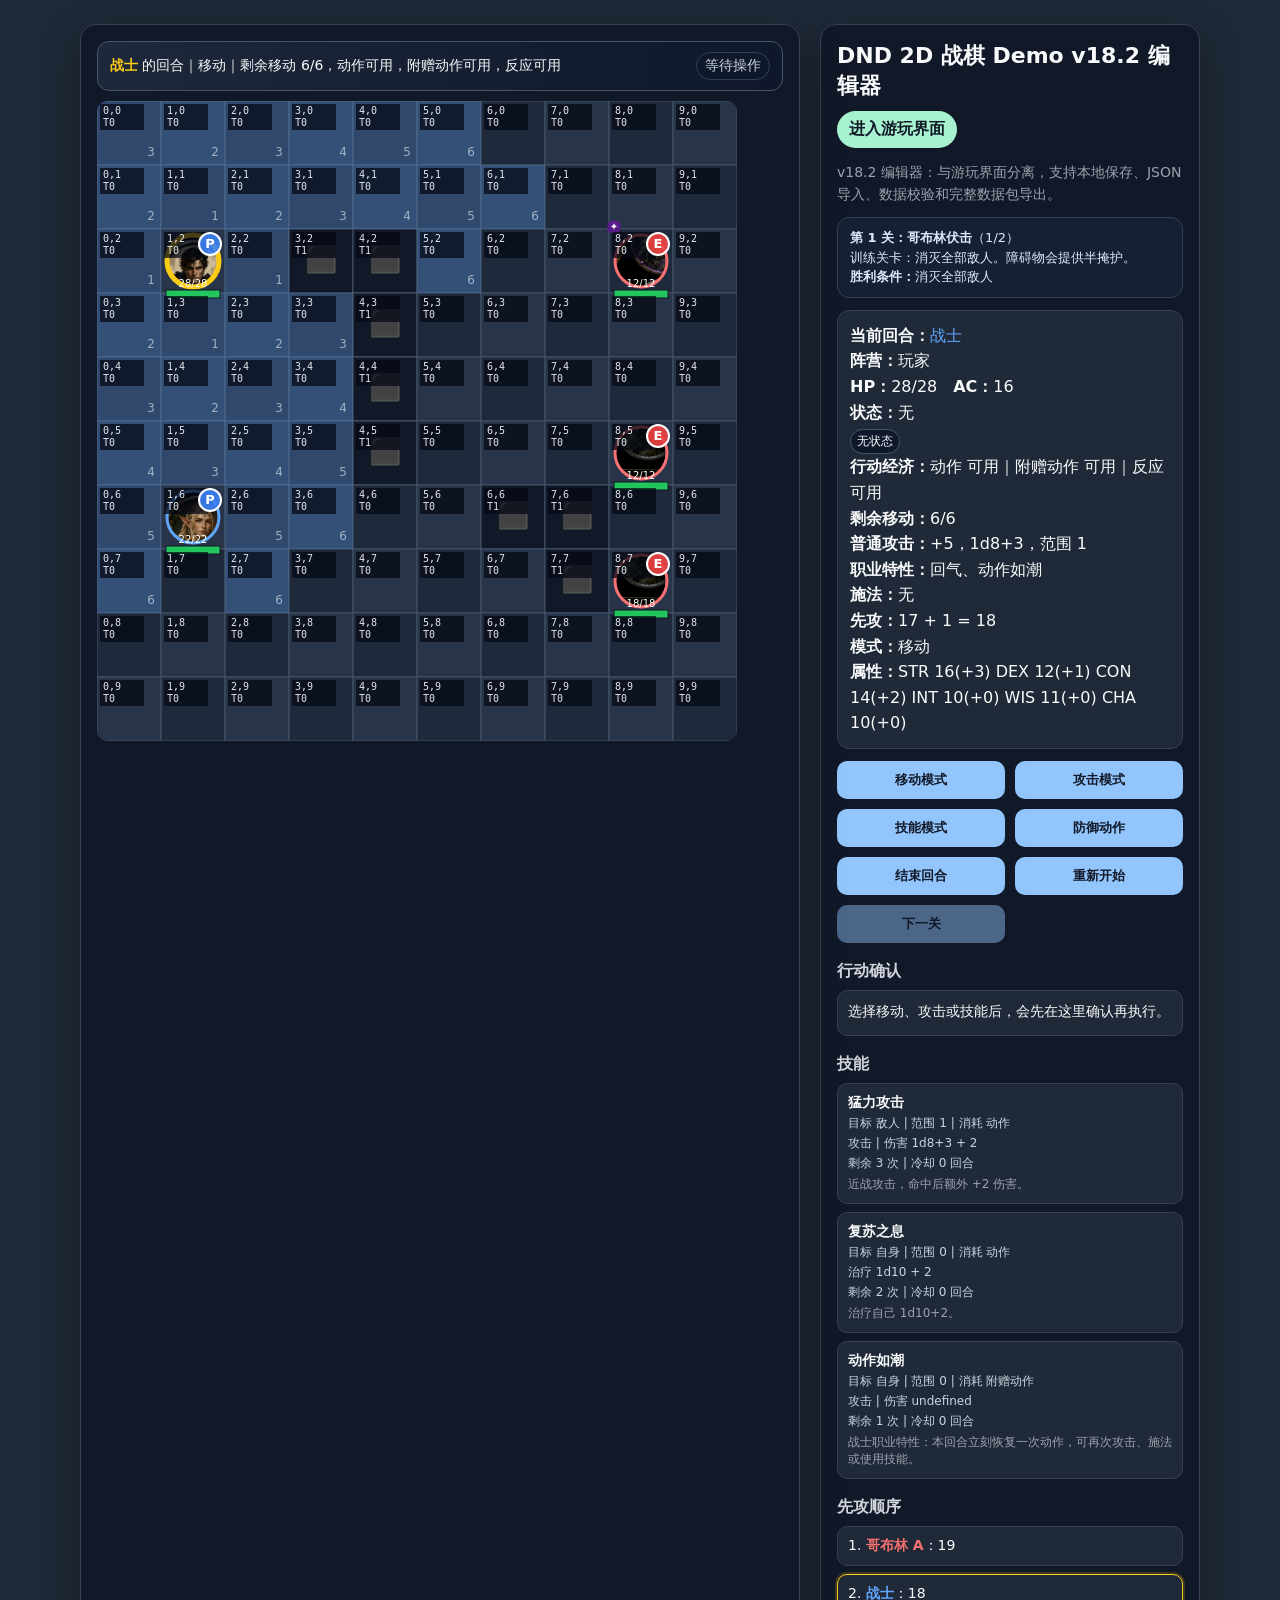
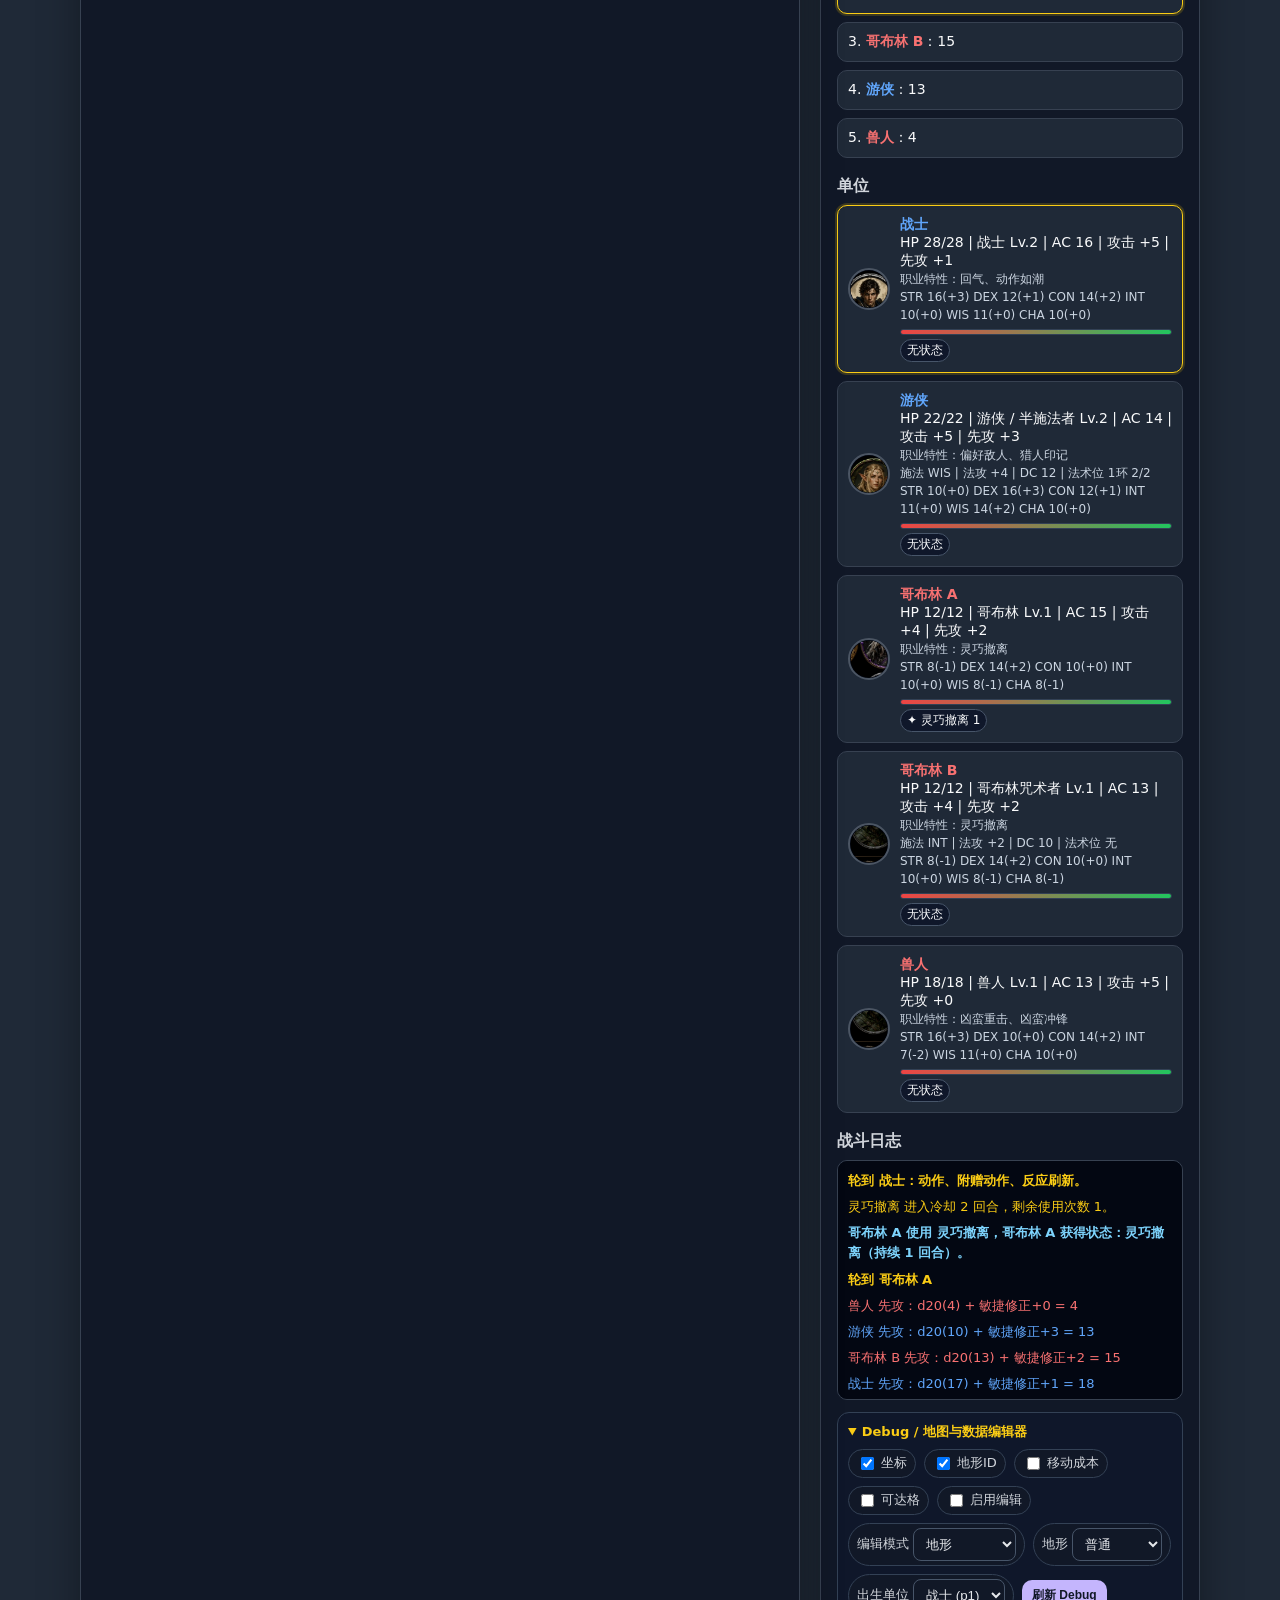
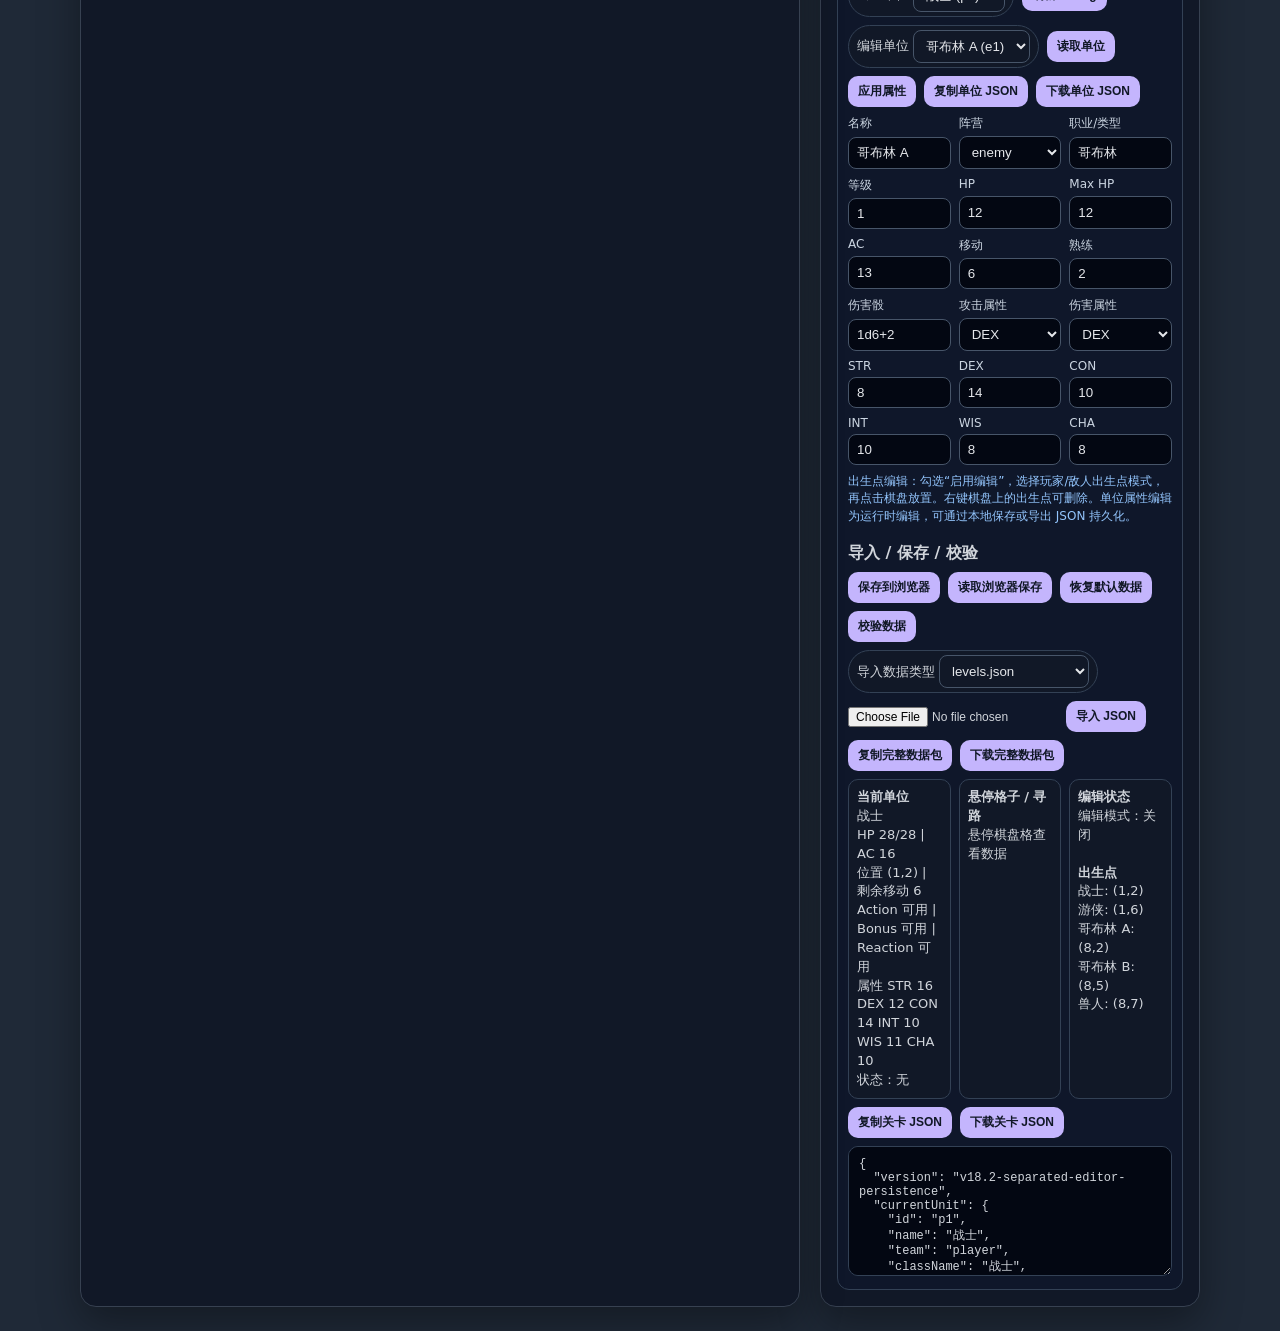
==== editor.html @ 22e3f8df "出生点编辑器与单位属性编辑器" ====
<!DOCTYPE html>
<html lang="zh-CN">
<head>
  <meta charset="UTF-8" />
  <meta name="viewport" content="width=device-width, initial-scale=1.0" />
  <title>DND 战棋战斗 Demo v18.2 编辑器</title>
  <link rel="stylesheet" href="./src/style.css" />
</head>
<body>
  <div class="app">
    <div class="board-wrap">
      <div id="turnBanner" class="turn-banner"></div>
      <canvas id="battleCanvas" width="640" height="640"></canvas>
      <div id="tooltip" class="tooltip hidden"></div>
    </div>
    <aside class="panel">
      <h1>DND 2D 战棋 Demo v18.2 编辑器</h1><div class="top-links"><a href="./index.html">进入游玩界面</a></div>
      <div class="hint">v18.2 编辑器：与游玩界面分离，支持本地保存、JSON 导入、数据校验和完整数据包导出。</div>
      <div class="level-info" id="levelInfo"></div>
      <div class="status" id="status"></div>
      <div class="actions">
        <button id="moveBtn">移动模式</button>
        <button id="attackBtn">攻击模式</button>
        <button id="skillBtn">技能模式</button>
        <button id="defendBtn">防御动作</button>
        <button id="endTurnBtn">结束回合</button>
        <button id="restartBtn">重新开始</button>
        <button id="nextLevelBtn">下一关</button>
      </div>
      <h2>行动确认</h2><div class="confirm-panel" id="confirmPanel"></div>
      <h2>技能</h2><div class="skill-list" id="skillList"></div>
      <h2>先攻顺序</h2><div class="initiative-list" id="initiativeList"></div>
      <h2>单位</h2><div class="unit-list" id="unitList"></div>
      <h2>战斗日志</h2><div class="log" id="log"></div>
      <details class="debug-panel" open>
        <summary>Debug / 地图与数据编辑器</summary>
        <div class="debug-toolbar">
          <label><input type="checkbox" id="dbgCoords" checked>坐标</label>
          <label><input type="checkbox" id="dbgTerrain" checked>地形ID</label>
          <label><input type="checkbox" id="dbgMoveCost">移动成本</label>
          <label><input type="checkbox" id="dbgReachable">可达格</label>
          <label><input type="checkbox" id="dbgEditMode">启用编辑</label>
        </div>
        <div class="debug-toolbar">
          <label>编辑模式
            <select id="dbgEditKind">
              <option value="terrain">地形</option>
              <option value="playerSpawn">玩家出生点</option>
              <option value="enemySpawn">敌人出生点</option>
            </select>
          </label>
          <label>地形
            <select id="dbgTerrainSelect">
              <option value="0">普通</option>
              <option value="1">障碍</option>
              <option value="2">困难</option>
              <option value="3">伤害</option>
              <option value="4">治疗</option>
              <option value="5">目标区域</option>
            </select>
          </label>
          <label>出生单位
            <select id="dbgSpawnUnitSelect"></select>
          </label>
          <button id="dbgRefresh">刷新 Debug</button>
        </div>
        <div class="debug-toolbar">
          <label>编辑单位
            <select id="dbgUnitSelect"></select>
          </label>
          <button id="dbgLoadUnit">读取单位</button>
          <button id="dbgApplyUnit">应用属性</button>
          <button id="dbgCopyUnits">复制单位 JSON</button>
          <button id="dbgDownloadUnits">下载单位 JSON</button>
        </div>
        <div class="unit-editor-grid">
          <label>名称<input id="unitNameInput"></label>
          <label>阵营<select id="unitTeamInput"><option value="player">player</option><option value="enemy">enemy</option></select></label>
          <label>职业/类型<input id="unitClassInput"></label>
          <label>等级<input id="unitLevelInput" type="number" min="1" max="20"></label>
          <label>HP<input id="unitHpInput" type="number" min="0"></label>
          <label>Max HP<input id="unitMaxHpInput" type="number" min="1"></label>
          <label>AC<input id="unitAcInput" type="number" min="1"></label>
          <label>移动<input id="unitMoveInput" type="number" min="0"></label>
          <label>熟练<input id="unitProfInput" type="number" min="0"></label>
          <label>伤害骰<input id="unitDamageDiceInput"></label>
          <label>攻击属性<select id="unitAttackAbilityInput"><option>STR</option><option>DEX</option><option>CON</option><option>INT</option><option>WIS</option><option>CHA</option></select></label>
          <label>伤害属性<select id="unitDamageAbilityInput"><option>STR</option><option>DEX</option><option>CON</option><option>INT</option><option>WIS</option><option>CHA</option></select></label>
          <label>STR<input id="unitStrInput" type="number" min="1" max="30"></label>
          <label>DEX<input id="unitDexInput" type="number" min="1" max="30"></label>
          <label>CON<input id="unitConInput" type="number" min="1" max="30"></label>
          <label>INT<input id="unitIntInput" type="number" min="1" max="30"></label>
          <label>WIS<input id="unitWisInput" type="number" min="1" max="30"></label>
          <label>CHA<input id="unitChaInput" type="number" min="1" max="30"></label>
        </div>
        <p class="debug-note">出生点编辑：勾选“启用编辑”，选择玩家/敌人出生点模式，再点击棋盘放置。右键棋盘上的出生点可删除。单位属性编辑为运行时编辑，可通过本地保存或导出 JSON 持久化。</p>
        <h2>导入 / 保存 / 校验</h2>
        <div class="debug-toolbar">
          <button id="dbgSaveLocal">保存到浏览器</button>
          <button id="dbgLoadLocal">读取浏览器保存</button>
          <button id="dbgClearLocal">恢复默认数据</button>
          <button id="dbgValidateData">校验数据</button>
        </div>
        <div class="debug-toolbar">
          <label>导入数据类型
            <select id="dbgImportType">
              <option value="levels">levels.json</option>
              <option value="units">units.json</option>
              <option value="skills">skills.json</option>
              <option value="spells">spells.json</option>
              <option value="classFeatures">classFeatures.json</option>
              <option value="project">完整项目数据包</option>
            </select>
          </label>
          <input type="file" id="dbgImportFile" accept="application/json,.json" />
          <button id="dbgImportJson">导入 JSON</button>
          <button id="dbgCopyProject">复制完整数据包</button>
          <button id="dbgDownloadProject">下载完整数据包</button>
        </div>
        <div class="debug-info" id="debugInfo"></div>
        <div class="debug-toolbar">
          <button id="dbgCopyLevel">复制关卡 JSON</button>
          <button id="dbgDownloadLevel">下载关卡 JSON</button>
        </div>
        <textarea class="debug-output" id="debugOutput" spellcheck="false"></textarea>
      </details>

    </aside>
  </div>
  <script type="module" src="./src/editorMain.js"></script>
</body>
</html>
---- src/style.css ----
* { box-sizing: border-box; }
body {
  margin: 0;
  font-family: system-ui, -apple-system, BlinkMacSystemFont, "Segoe UI", sans-serif;
  background: #1f2937;
  color: #f9fafb;
  display: flex;
  justify-content: center;
  align-items: flex-start;
  min-height: 100vh;
  padding: 24px;
}
.app { display: grid; grid-template-columns: auto 380px; gap: 20px; max-width: 1120px; width: 100%; }
.board-wrap, .panel { background: #111827; border: 1px solid #374151; border-radius: 16px; box-shadow: 0 16px 40px rgba(0,0,0,.35); padding: 16px; }
canvas { display: block; background: #0f172a; border-radius: 10px; cursor: pointer; }
h1 { font-size: 22px; margin: 0 0 8px; }
h2 { font-size: 16px; margin: 18px 0 8px; color: #d1d5db; }
.hint { color: #9ca3af; line-height: 1.55; font-size: 14px; margin-bottom: 12px; }
.status { padding: 12px; border-radius: 12px; background: #1f2937; border: 1px solid #374151; margin: 12px 0; line-height: 1.6; }
.actions { display: grid; grid-template-columns: 1fr 1fr; gap: 10px; margin: 12px 0; }
button { border: 0; border-radius: 10px; padding: 10px 12px; font-weight: 700; color: #111827; background: #93c5fd; cursor: pointer; }
button:hover:not(:disabled) { filter: brightness(1.08); }
button:disabled { opacity: .45; cursor: not-allowed; }
.unit-list, .initiative-list, .skill-list { display: grid; gap: 8px; }
.unit-card, .initiative-card, .skill-card { padding: 10px; border-radius: 10px; background: #1f2937; border: 1px solid #374151; font-size: 14px; }
.unit-card.active, .initiative-card.active, .skill-card.active { border-color: #facc15; box-shadow: 0 0 0 2px rgba(250,204,21,.18); }
.unit-card.dead, .initiative-card.dead { opacity: .45; text-decoration: line-through; }
.log { height: 240px; overflow: auto; padding: 10px; border-radius: 10px; background: #030712; border: 1px solid #374151; font-size: 13px; line-height: 1.55; }
.log div { margin-bottom: 6px; }
.player { color: #60a5fa; }
.enemy { color: #f87171; }
.system { color: #facc15; }
.crit { color: #fb7185; font-weight: 700; }

.skill-card { cursor: pointer; }
.skill-card:hover { border-color: #93c5fd; }
.skill-name { font-weight: 700; }

.skill-card.disabled { opacity: .5; cursor: not-allowed; }
.skill-card.disabled:hover { border-color: #374151; }

.board-wrap { position: relative; }
.tooltip { position: absolute; pointer-events: none; z-index: 5; max-width: 240px; padding: 8px 10px; border-radius: 10px; background: rgba(3,7,18,.94); border: 1px solid #64748b; color: #e5e7eb; font-size: 12px; line-height: 1.45; box-shadow: 0 10px 30px rgba(0,0,0,.35); }
.tooltip.hidden { display: none; }
.confirm-panel { min-height: 46px; padding: 10px; border-radius: 10px; background: #1f2937; border: 1px solid #374151; font-size: 14px; line-height: 1.5; }
.confirm-actions { display: grid; grid-template-columns: 1fr 1fr; gap: 8px; margin-top: 8px; }
.confirm-actions button:first-child { background: #86efac; }
.confirm-actions button:last-child { background: #fca5a5; }
.aoe { color: #f97316; font-weight: 700; }


.unit-card-with-avatar {
  display: grid;
  grid-template-columns: 42px 1fr;
  align-items: center;
  gap: 10px;
}

.unit-avatar {
  width: 42px;
  height: 42px;
  object-fit: cover;
  border-radius: 999px;
  border: 2px solid #4b5563;
  background: #030712;
}

/* v8 readability upgrades */
.turn-banner {
  display: grid;
  grid-template-columns: 1fr auto;
  gap: 10px;
  align-items: center;
  margin-bottom: 10px;
  padding: 10px 12px;
  border-radius: 12px;
  background: linear-gradient(90deg, rgba(30,41,59,.95), rgba(15,23,42,.95));
  border: 1px solid #475569;
  font-size: 14px;
}
.turn-banner strong { color: #facc15; }
.turn-pill { padding: 4px 8px; border-radius: 999px; background: #0f172a; border: 1px solid #334155; color: #cbd5e1; }
.status-badges { display: flex; flex-wrap: wrap; gap: 4px; margin-top: 4px; }
.status-badge { display: inline-flex; align-items: center; gap: 3px; padding: 2px 6px; border-radius: 999px; background: #0f172a; border: 1px solid #475569; font-size: 12px; }
.status-poison { border-color: #84cc16; color: #bef264; }
.status-defense { border-color: #22c55e; color: #86efac; }
.status-buff { border-color: #38bdf8; color: #7dd3fc; }
.skill-card { position: relative; }
.skill-meta { color: #cbd5e1; font-size: 12px; margin-top: 3px; }
.skill-desc { color: #9ca3af; font-size: 12px; margin-top: 4px; }
.skill-card:hover::after {
  content: attr(data-tooltip);
  position: absolute;
  right: 0;
  top: 100%;
  z-index: 10;
  width: 260px;
  padding: 8px 10px;
  border-radius: 10px;
  background: rgba(3,7,18,.98);
  border: 1px solid #64748b;
  color: #e5e7eb;
  white-space: pre-line;
  box-shadow: 0 12px 30px rgba(0,0,0,.45);
}
.log .hit, .hit { color: #86efac; }
.log .miss, .miss { color: #cbd5e1; }
.log .heal, .heal { color: #4ade80; font-weight: 700; }
.log .buff, .buff { color: #7dd3fc; font-weight: 700; }
.log .save, .save { color: #fdba74; }
.log .damage, .damage { color: #fca5a5; }
.log .turn, .turn { color: #facc15; font-weight: 700; }
.unit-card-with-avatar .unit-hpbar { margin-top: 5px; height: 6px; border-radius: 999px; background: #030712; overflow: hidden; border: 1px solid #334155; }
.unit-card-with-avatar .unit-hpbar-inner { height: 100%; background: linear-gradient(90deg, #ef4444, #22c55e); }

.ability-line { color:#cbd5e1; font-size:12px; line-height:1.5; }

.log .reaction, .reaction { color: #f0abfc; font-weight: 700; }
.status-warning { border-color: #f59e0b; color: #fcd34d; }

/* v15 level system */
.level-info {
  padding: 10px 12px;
  border-radius: 12px;
  background: #172033;
  border: 1px solid #334155;
  color: #dbeafe;
  font-size: 13px;
  line-height: 1.5;
  margin: 10px 0;
}


/* v18 debug tools */
.debug-panel {
  margin-top: 12px;
  padding: 10px;
  border-radius: 12px;
  background: #0f172a;
  border: 1px solid #334155;
  color: #d1d5db;
  font-size: 13px;
}
.debug-panel summary { cursor: pointer; color: #facc15; font-weight: 700; margin-bottom: 8px; }
.debug-toolbar { display: flex; flex-wrap: wrap; gap: 8px; align-items: center; margin: 8px 0; }
.debug-toolbar label { display: inline-flex; gap: 4px; align-items: center; padding: 4px 8px; border-radius: 999px; background: #111827; border: 1px solid #334155; }
.debug-toolbar select { border: 1px solid #475569; background: #111827; color: #e5e7eb; border-radius: 8px; padding: 7px 8px; }
.debug-toolbar button { padding: 7px 10px; font-size: 12px; background: #c4b5fd; }
.debug-info { display: grid; grid-template-columns: repeat(3, 1fr); gap: 8px; margin: 8px 0; }
.debug-card { padding: 8px; border-radius: 10px; background: #111827; border: 1px solid #334155; line-height: 1.45; }
.debug-output { width: 100%; min-height: 130px; resize: vertical; border-radius: 10px; padding: 10px; background: #030712; color: #d1d5db; border: 1px solid #334155; font: 12px ui-monospace, SFMono-Regular, Menlo, monospace; }
@media (max-width: 980px) { .debug-info { grid-template-columns: 1fr; } }

/* v18.1 spawn and unit editor */
.unit-editor-grid {
  display: grid;
  grid-template-columns: repeat(3, minmax(0, 1fr));
  gap: 8px;
  margin: 8px 0;
}
.unit-editor-grid label {
  display: grid;
  gap: 4px;
  color: #cbd5e1;
  font-size: 12px;
}
.unit-editor-grid input,
.unit-editor-grid select {
  border: 1px solid #475569;
  background: #030712;
  color: #e5e7eb;
  border-radius: 8px;
  padding: 7px 8px;
  width: 100%;
}
.debug-note {
  color: #93c5fd;
  font-size: 12px;
  line-height: 1.45;
  margin: 8px 0;
}
@media (max-width: 980px) { .unit-editor-grid { grid-template-columns: 1fr; } }

/* v18.2 separated editor */
.top-links { margin: 10px 0 14px; }
.top-links a { display: inline-block; color: #111827; background: #a7f3d0; text-decoration: none; font-weight: 800; border-radius: 999px; padding: 8px 12px; }
.debug-toolbar input[type="file"] { max-width: 210px; color: #d1d5db; font-size: 12px; }
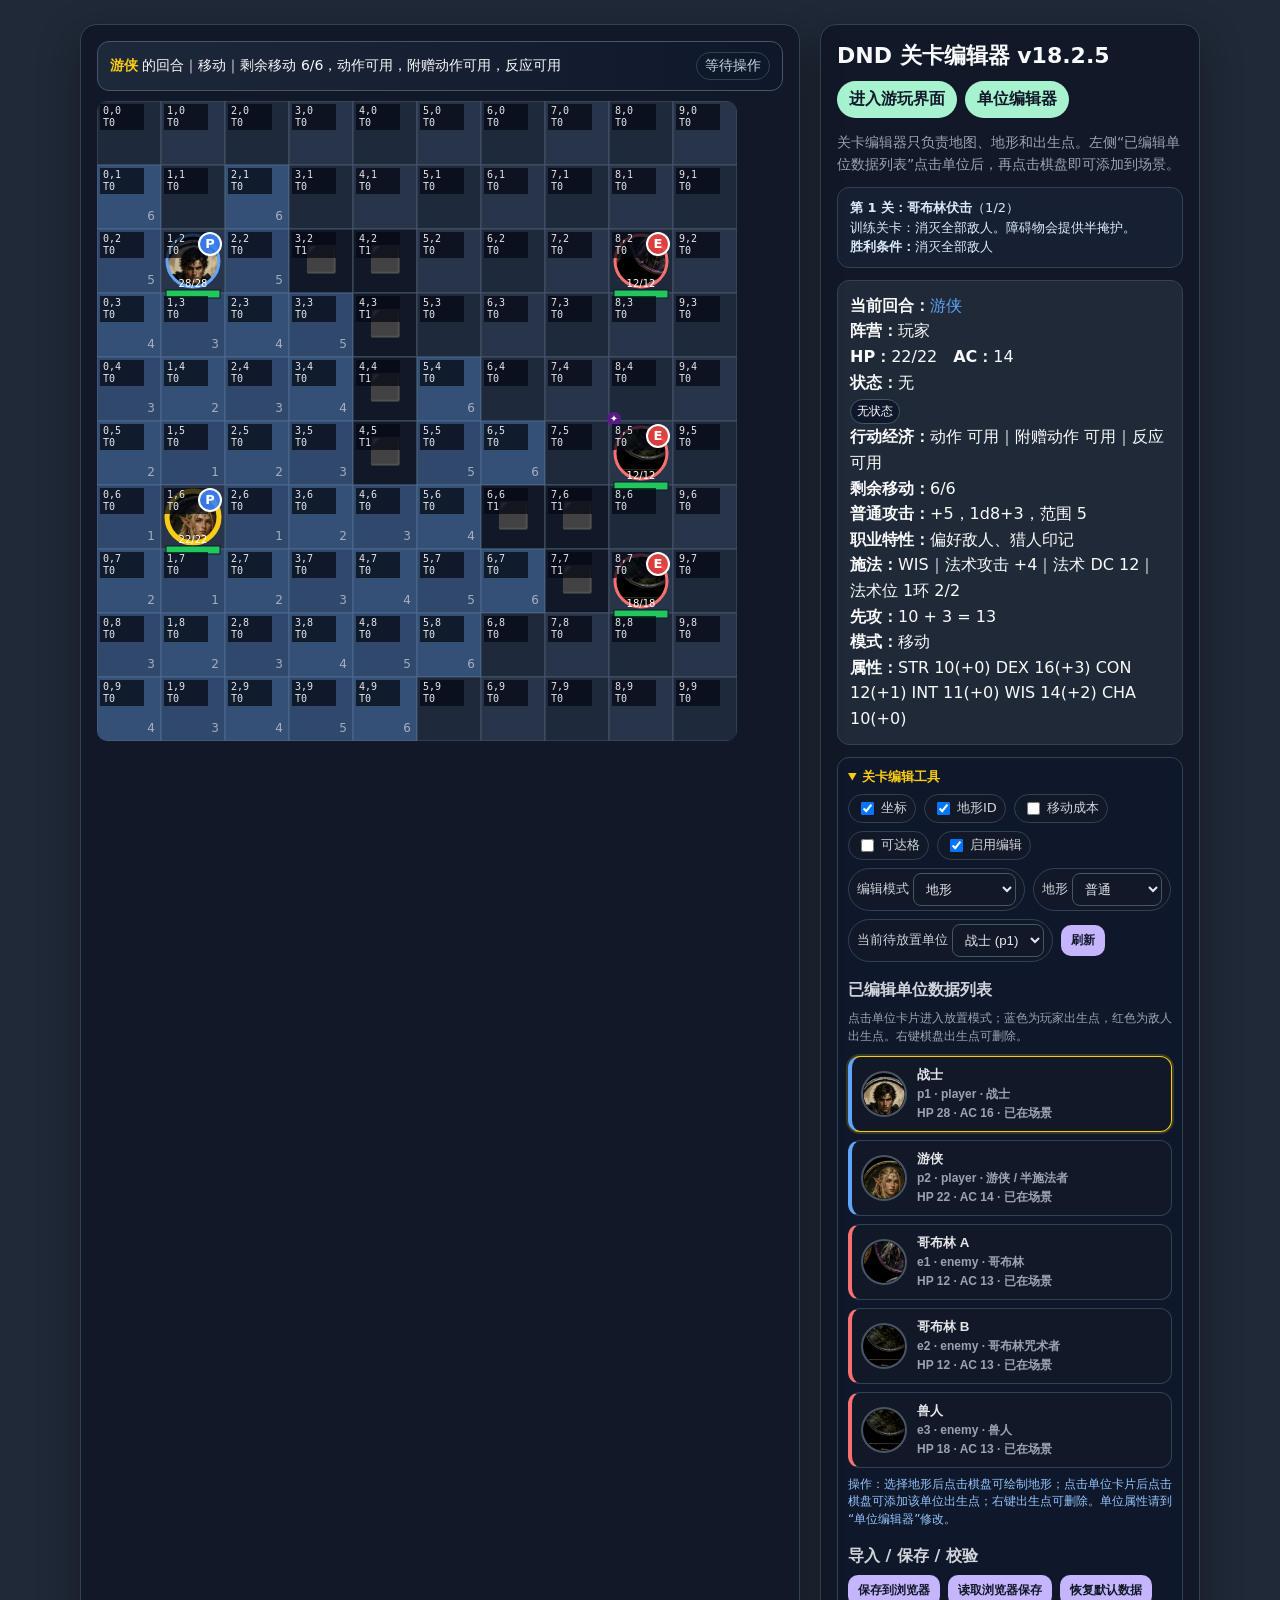
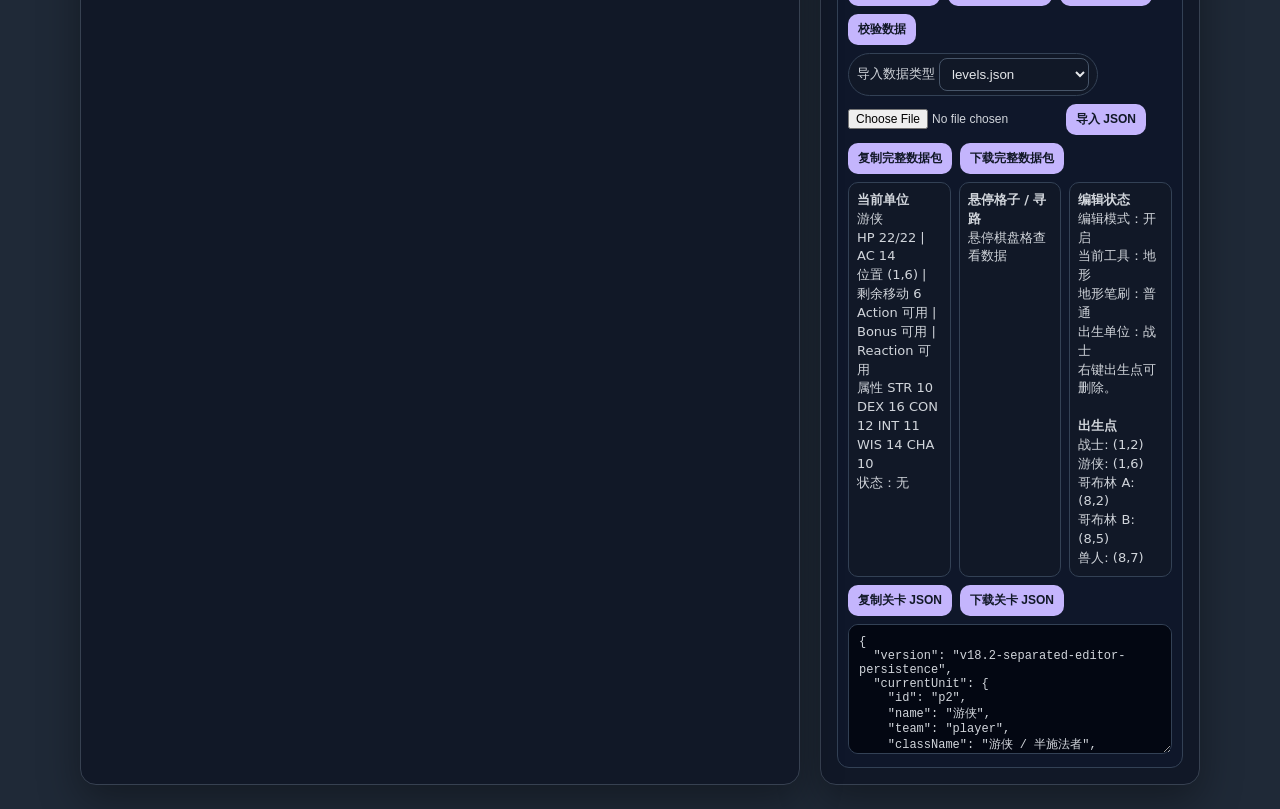
==== commit 6f802af5: "本版重点调整：将“单位编辑器”和“关卡编辑器”拆成两个独立页面。" ====
--- a/editor.html
+++ b/editor.html
@@ -3,43 +3,34 @@
 <head>
   <meta charset="UTF-8" />
   <meta name="viewport" content="width=device-width, initial-scale=1.0" />
-  <title>DND 战棋战斗 Demo v18.2 编辑器</title>
+  <title>DND 战棋战斗 Demo v18.2.5 关卡编辑器</title>
   <link rel="stylesheet" href="./src/style.css" />
 </head>
 <body>
-  <div class="app">
+  <div class="app level-editor-page">
     <div class="board-wrap">
       <div id="turnBanner" class="turn-banner"></div>
       <canvas id="battleCanvas" width="640" height="640"></canvas>
       <div id="tooltip" class="tooltip hidden"></div>
     </div>
     <aside class="panel">
-      <h1>DND 2D 战棋 Demo v18.2 编辑器</h1><div class="top-links"><a href="./index.html">进入游玩界面</a></div>
-      <div class="hint">v18.2 编辑器：与游玩界面分离，支持本地保存、JSON 导入、数据校验和完整数据包导出。</div>
+      <h1>DND 关卡编辑器 v18.2.5</h1>
+      <div class="top-links">
+        <a href="./index.html">进入游玩界面</a>
+        <a href="./unit-editor.html">单位编辑器</a>
+      </div>
+      <div class="hint">关卡编辑器只负责地图、地形和出生点。左侧“已编辑单位数据列表”点击单位后，再点击棋盘即可添加到场景。</div>
       <div class="level-info" id="levelInfo"></div>
       <div class="status" id="status"></div>
-      <div class="actions">
-        <button id="moveBtn">移动模式</button>
-        <button id="attackBtn">攻击模式</button>
-        <button id="skillBtn">技能模式</button>
-        <button id="defendBtn">防御动作</button>
-        <button id="endTurnBtn">结束回合</button>
-        <button id="restartBtn">重新开始</button>
-        <button id="nextLevelBtn">下一关</button>
-      </div>
-      <h2>行动确认</h2><div class="confirm-panel" id="confirmPanel"></div>
-      <h2>技能</h2><div class="skill-list" id="skillList"></div>
-      <h2>先攻顺序</h2><div class="initiative-list" id="initiativeList"></div>
-      <h2>单位</h2><div class="unit-list" id="unitList"></div>
-      <h2>战斗日志</h2><div class="log" id="log"></div>
+
       <details class="debug-panel" open>
-        <summary>Debug / 地图与数据编辑器</summary>
+        <summary>关卡编辑工具</summary>
         <div class="debug-toolbar">
           <label><input type="checkbox" id="dbgCoords" checked>坐标</label>
           <label><input type="checkbox" id="dbgTerrain" checked>地形ID</label>
           <label><input type="checkbox" id="dbgMoveCost">移动成本</label>
           <label><input type="checkbox" id="dbgReachable">可达格</label>
-          <label><input type="checkbox" id="dbgEditMode">启用编辑</label>
+          <label><input type="checkbox" id="dbgEditMode" checked>启用编辑</label>
         </div>
         <div class="debug-toolbar">
           <label>编辑模式
@@ -59,41 +50,18 @@
               <option value="5">目标区域</option>
             </select>
           </label>
-          <label>出生单位
+          <label>当前待放置单位
             <select id="dbgSpawnUnitSelect"></select>
           </label>
-          <button id="dbgRefresh">刷新 Debug</button>
+          <button id="dbgRefresh">刷新</button>
         </div>
-        <div class="debug-toolbar">
-          <label>编辑单位
-            <select id="dbgUnitSelect"></select>
-          </label>
-          <button id="dbgLoadUnit">读取单位</button>
-          <button id="dbgApplyUnit">应用属性</button>
-          <button id="dbgCopyUnits">复制单位 JSON</button>
-          <button id="dbgDownloadUnits">下载单位 JSON</button>
-        </div>
-        <div class="unit-editor-grid">
-          <label>名称<input id="unitNameInput"></label>
-          <label>阵营<select id="unitTeamInput"><option value="player">player</option><option value="enemy">enemy</option></select></label>
-          <label>职业/类型<input id="unitClassInput"></label>
-          <label>等级<input id="unitLevelInput" type="number" min="1" max="20"></label>
-          <label>HP<input id="unitHpInput" type="number" min="0"></label>
-          <label>Max HP<input id="unitMaxHpInput" type="number" min="1"></label>
-          <label>AC<input id="unitAcInput" type="number" min="1"></label>
-          <label>移动<input id="unitMoveInput" type="number" min="0"></label>
-          <label>熟练<input id="unitProfInput" type="number" min="0"></label>
-          <label>伤害骰<input id="unitDamageDiceInput"></label>
-          <label>攻击属性<select id="unitAttackAbilityInput"><option>STR</option><option>DEX</option><option>CON</option><option>INT</option><option>WIS</option><option>CHA</option></select></label>
-          <label>伤害属性<select id="unitDamageAbilityInput"><option>STR</option><option>DEX</option><option>CON</option><option>INT</option><option>WIS</option><option>CHA</option></select></label>
-          <label>STR<input id="unitStrInput" type="number" min="1" max="30"></label>
-          <label>DEX<input id="unitDexInput" type="number" min="1" max="30"></label>
-          <label>CON<input id="unitConInput" type="number" min="1" max="30"></label>
-          <label>INT<input id="unitIntInput" type="number" min="1" max="30"></label>
-          <label>WIS<input id="unitWisInput" type="number" min="1" max="30"></label>
-          <label>CHA<input id="unitChaInput" type="number" min="1" max="30"></label>
-        </div>
-        <p class="debug-note">出生点编辑：勾选“启用编辑”，选择玩家/敌人出生点模式，再点击棋盘放置。右键棋盘上的出生点可删除。单位属性编辑为运行时编辑，可通过本地保存或导出 JSON 持久化。</p>
+
+        <h2>已编辑单位数据列表</h2>
+        <div class="hint small-hint">点击单位卡片进入放置模式；蓝色为玩家出生点，红色为敌人出生点。右键棋盘出生点可删除。</div>
+        <div id="unitDataCatalog" class="unit-data-catalog"></div>
+
+        <p class="debug-note">操作：选择地形后点击棋盘可绘制地形；点击单位卡片后点击棋盘可添加该单位出生点；右键出生点可删除。单位属性请到“单位编辑器”修改。</p>
+
         <h2>导入 / 保存 / 校验</h2>
         <div class="debug-toolbar">
           <button id="dbgSaveLocal">保存到浏览器</button>
@@ -125,6 +93,10 @@
         <textarea class="debug-output" id="debugOutput" spellcheck="false"></textarea>
       </details>
 
+      <div style="display:none">
+        <button id="moveBtn">移动模式</button><button id="attackBtn">攻击模式</button><button id="skillBtn">技能模式</button><button id="defendBtn">防御动作</button><button id="endTurnBtn">结束回合</button><button id="restartBtn">重新开始</button><button id="nextLevelBtn">下一关</button>
+        <div id="confirmPanel"></div><div id="skillList"></div><div id="initiativeList"></div><div id="unitList"></div><div id="log"></div>
+      </div>
     </aside>
   </div>
   <script type="module" src="./src/editorMain.js"></script>
--- a/src/style.css
+++ b/src/style.css
@@ -185,3 +185,419 @@
 .top-links { margin: 10px 0 14px; }
 .top-links a { display: inline-block; color: #111827; background: #a7f3d0; text-decoration: none; font-weight: 800; border-radius: 999px; padding: 8px 12px; }
 .debug-toolbar input[type="file"] { max-width: 210px; color: #d1d5db; font-size: 12px; }
+
+/* v18.2.3 Battlecast-inspired play UI. Editor keeps the old dark tool layout. */
+body.play-page {
+  display: block;
+  padding: 0;
+  background: #f3f1ea;
+  color: #27241f;
+  min-height: 100vh;
+}
+.play-page button { font-family: inherit; }
+.play-topbar {
+  height: 58px;
+  display: flex;
+  align-items: center;
+  gap: 18px;
+  padding: 0 18px;
+  background: rgba(250, 249, 244, .96);
+  border-bottom: 1px solid #dedbd1;
+  box-shadow: 0 2px 14px rgba(30, 24, 10, .08);
+  position: sticky;
+  top: 0;
+  z-index: 20;
+}
+.brand {
+  display: flex;
+  align-items: center;
+  gap: 8px;
+  min-width: 230px;
+  font-size: 20px;
+  letter-spacing: .08em;
+  font-weight: 900;
+  color: #159487;
+}
+.brand-mark {
+  width: 24px;
+  height: 24px;
+  border-radius: 7px;
+  display: inline-grid;
+  place-items: center;
+  background: #2f2630;
+  color: #ff5f87;
+  font-size: 15px;
+}
+.play-nav {
+  display: flex;
+  align-items: center;
+  gap: 8px;
+  flex-wrap: wrap;
+}
+.nav-btn,
+.nav-link {
+  display: inline-flex;
+  align-items: center;
+  justify-content: center;
+  min-height: 38px;
+  padding: 8px 18px;
+  border-radius: 8px;
+  background: #ffffff;
+  border: 1px solid #dad6cb;
+  color: #25211b;
+  font-weight: 800;
+  text-decoration: none;
+  box-shadow: 0 1px 2px rgba(0,0,0,.04);
+}
+.nav-btn.primary { background: #b68a55; border-color: #a77b45; color: #1d160f; }
+.nav-link { background: #13998c; border-color: #0f877c; color: #fff; }
+.battle-layout {
+  display: grid;
+  grid-template-columns: 320px minmax(520px, 1fr) 370px;
+  gap: 14px;
+  height: calc(100vh - 58px);
+  padding: 14px;
+}
+.left-dock,
+.right-dock {
+  min-width: 0;
+  display: flex;
+  flex-direction: column;
+  gap: 12px;
+  overflow: hidden;
+}
+.center-stage {
+  min-width: 0;
+  display: flex;
+  flex-direction: column;
+  gap: 10px;
+  background: #ebe8df;
+  border: 1px solid #d7d2c5;
+  border-radius: 14px;
+  padding: 12px;
+  box-shadow: inset 0 1px 0 rgba(255,255,255,.75);
+}
+.dock-card {
+  background: #fbfaf6;
+  border: 1px solid #ded9ce;
+  border-radius: 12px;
+  padding: 12px;
+  color: #2b261f;
+  box-shadow: 0 2px 9px rgba(40, 30, 10, .06);
+}
+.play-page h2 {
+  color: #5d574c;
+  margin: 0 0 10px;
+  font-size: 14px;
+  font-weight: 900;
+  letter-spacing: .02em;
+}
+.team-tabs {
+  display: grid;
+  grid-template-columns: 1fr 1fr;
+  gap: 0;
+  padding: 5px;
+  background: #eeeae0;
+  border-radius: 10px;
+}
+.team-tab {
+  display: grid;
+  place-items: center;
+  min-height: 42px;
+  border-radius: 8px;
+  font-weight: 900;
+  color: #716b60;
+}
+.team-tab.active.red { background: #dc174c; color: #fff; }
+.team-tab.blue { color: #4b6eb1; }
+.play-page .level-info {
+  margin: 10px 0 0;
+  background: #f2efe7;
+  border-color: #e1dccf;
+  color: #5a5348;
+}
+.play-page .actions { margin: 0; }
+.battle-actions {
+  grid-template-columns: 1fr 1fr;
+  gap: 8px;
+}
+.battle-actions button {
+  background: #27231f;
+  color: #fff;
+  border-radius: 9px;
+  min-height: 42px;
+  border: 1px solid #181512;
+}
+.battle-actions button:nth-child(3) { background: #169c8f; border-color: #0d8378; }
+.battle-actions button:nth-child(4) { background: #7c6a54; border-color: #675641; }
+.battle-actions .wide { grid-column: 1 / -1; background: #b48a56; border-color: #9d7444; color: #1c140c; }
+.play-page button:disabled { opacity: .38; filter: grayscale(.3); }
+.scroll-card { overflow: auto; min-height: 0; }
+.left-dock .scroll-card { flex: 1; }
+.stage-toolbar {
+  display: grid;
+  grid-template-columns: minmax(0, 1fr) auto;
+  align-items: center;
+  gap: 10px;
+}
+.play-page .turn-banner {
+  margin: 0;
+  background: #fbfaf6;
+  color: #332d25;
+  border-color: #ddd7ca;
+  box-shadow: 0 1px 5px rgba(0,0,0,.05);
+}
+.play-page .turn-banner strong { color: #b57429; }
+.play-page .turn-pill { background: #eeeae0; color: #5d5549; border-color: #d8d0c2; }
+.stage-chips {
+  display: flex;
+  gap: 6px;
+  align-items: center;
+  color: #5d574c;
+  font-weight: 800;
+  font-size: 12px;
+}
+.stage-chips span {
+  padding: 7px 10px;
+  border-radius: 7px;
+  background: #fbfaf6;
+  border: 1px solid #ded9ce;
+}
+.board-frame {
+  position: relative;
+  flex: 1;
+  min-height: 0;
+  display: grid;
+  place-items: center;
+  background:
+    radial-gradient(circle at 50% 45%, rgba(134, 111, 73, .18), transparent 45%),
+    #e5e1d6;
+  border: 1px solid #d7d0c1;
+  border-radius: 12px;
+  overflow: hidden;
+}
+.play-page canvas {
+  max-width: min(100%, calc(100vh - 178px));
+  max-height: calc(100vh - 178px);
+  width: auto;
+  height: auto;
+  border-radius: 0;
+  box-shadow: 0 14px 34px rgba(54, 43, 22, .22);
+  background: #c8b78f;
+}
+.team-summary {
+  display: flex;
+  gap: 18px;
+  align-items: center;
+  padding: 0 10px;
+  font-size: 14px;
+  font-weight: 800;
+  color: #797062;
+}
+.red-text { color: #c92d4f; }
+.blue-text { color: #386cb7; }
+.right-dock { overflow: auto; }
+.status-card .status,
+.play-page .confirm-panel,
+.play-page .log,
+.play-page .unit-card,
+.play-page .initiative-card,
+.play-page .skill-card {
+  background: #fffefa;
+  border-color: #e2ddd1;
+  color: #302a22;
+}
+.play-page .status { margin: 0; }
+.play-page .confirm-panel { min-height: 56px; }
+.skill-dock { max-height: 260px; }
+.play-page .skill-card { transition: border-color .15s, box-shadow .15s, transform .15s; }
+.play-page .skill-card:hover { border-color: #13998c; box-shadow: 0 4px 12px rgba(19,153,140,.13); transform: translateY(-1px); }
+.play-page .skill-card.active { border-color: #13998c; box-shadow: 0 0 0 2px rgba(19,153,140,.14); }
+.play-page .skill-meta { color: #7b7162; }
+.play-page .skill-desc { color: #8c8376; }
+.log-card { flex: 1; min-height: 210px; display: flex; flex-direction: column; }
+.log-tabs {
+  display: grid;
+  grid-template-columns: 1fr 1fr;
+  gap: 4px;
+  margin-bottom: 10px;
+  padding: 4px;
+  border-radius: 10px;
+  background: #eeeae0;
+  font-weight: 900;
+  color: #746d61;
+  text-align: center;
+}
+.log-tabs span { padding: 8px; border-radius: 8px; }
+.log-tabs .active { background: #fffefa; color: #302a22; box-shadow: 0 1px 4px rgba(0,0,0,.05); }
+.play-page .log {
+  flex: 1;
+  height: auto;
+  min-height: 170px;
+  background: #fffefa;
+}
+.play-page .log:empty::before {
+  content: "The chronicle awaits…";
+  display: block;
+  color: #8a8378;
+  font-style: italic;
+  text-align: center;
+  padding-top: 36px;
+}
+.play-page .unit-card-with-avatar { grid-template-columns: 52px 1fr; }
+.play-page .unit-avatar {
+  width: 52px;
+  height: 52px;
+  border: 3px solid #c9b88a;
+  box-shadow: 0 2px 8px rgba(0,0,0,.16);
+}
+.play-page .unit-card.active,
+.play-page .initiative-card.active {
+  border-color: #b48a56;
+  box-shadow: 0 0 0 2px rgba(180, 138, 86, .2);
+}
+.play-page .unit-card.dead,
+.play-page .initiative-card.dead { opacity: .5; }
+.play-page .player { color: #2265ac; }
+.play-page .enemy { color: #c92d4f; }
+.play-page .system { color: #a7691e; }
+.play-page .tooltip {
+  background: rgba(255, 254, 250, .98);
+  color: #302a22;
+  border-color: #d8d0c2;
+  box-shadow: 0 12px 30px rgba(47, 36, 18, .25);
+}
+.play-page .status-badge { background: #f2efe7; border-color: #d8d0c2; }
+.play-page .status-poison { color: #4d7c0f; border-color: #a3c46a; }
+.play-page .status-defense { color: #0f766e; border-color: #5ebdb4; }
+.play-page .status-buff { color: #2563eb; border-color: #8eb5ff; }
+@media (max-width: 1180px) {
+  .battle-layout { grid-template-columns: 260px minmax(460px, 1fr) 330px; }
+  .brand { min-width: 190px; font-size: 17px; }
+}
+@media (max-width: 980px) {
+  .play-topbar { position: static; height: auto; padding: 10px; flex-direction: column; align-items: stretch; }
+  .brand { min-width: 0; }
+  .battle-layout { height: auto; grid-template-columns: 1fr; }
+  .left-dock, .right-dock { overflow: visible; }
+  .play-page canvas { max-width: 100%; max-height: none; }
+  .stage-toolbar { grid-template-columns: 1fr; }
+}
+
+
+/* v18.2.4 interaction/UI fixes */
+.play-page .battle-layout {
+  grid-template-columns: 300px minmax(560px, 1fr) 430px;
+}
+.play-page .right-dock {
+  gap: 10px;
+}
+.play-page .skill-dock {
+  max-height: 420px;
+  min-height: 260px;
+}
+.play-page .skill-list {
+  gap: 10px;
+}
+.play-page .skill-card {
+  padding: 14px 15px;
+  min-height: 116px;
+  border-radius: 12px;
+}
+.play-page .skill-name {
+  font-size: 16px;
+  margin-bottom: 6px;
+}
+.play-page .skill-meta {
+  font-size: 13px;
+  line-height: 1.45;
+}
+.play-page .skill-desc {
+  display: block;
+  margin-top: 8px;
+  font-size: 13px;
+  line-height: 1.45;
+  max-height: none;
+  white-space: normal;
+}
+.play-page .status-card .status {
+  font-size: 13px;
+  line-height: 1.6;
+}
+.play-page .unit-card.compact-unit {
+  padding: 9px;
+}
+.play-page .unit-card.compact-unit .unit-avatar {
+  width: 42px;
+  height: 42px;
+}
+.play-page .unit-summary-body {
+  min-width: 0;
+}
+.play-page .unit-line {
+  color: #766d60;
+  font-size: 12px;
+  margin: 2px 0 4px;
+}
+.play-page .mini-tag {
+  display: inline-block;
+  padding: 2px 6px;
+  border-radius: 999px;
+  background: #eeeae0;
+  color: #6b6256;
+  font-size: 11px;
+  font-weight: 800;
+}
+.play-page .tooltip {
+  max-width: 230px;
+  font-size: 12px;
+}
+@media (max-width: 1280px) {
+  .play-page .battle-layout { grid-template-columns: 270px minmax(500px, 1fr) 390px; }
+  .play-page .skill-dock { max-height: 360px; }
+}
+
+/* v18.2.5 split level editor / unit editor */
+.top-links { display:flex; flex-wrap:wrap; gap:8px; }
+.small-hint { font-size: 12px; margin: 4px 0 10px; }
+.unit-data-catalog { display: grid; gap: 8px; margin: 8px 0; }
+.unit-data-card {
+  width: 100%;
+  display: grid;
+  grid-template-columns: 46px 1fr;
+  gap: 10px;
+  align-items: center;
+  text-align: left;
+  background: #111827;
+  color: #e5e7eb;
+  border: 1px solid #334155;
+  border-radius: 12px;
+  padding: 9px;
+}
+.unit-data-card:hover { border-color: #93c5fd; filter: none; }
+.unit-data-card.selected { border-color: #facc15; box-shadow: 0 0 0 2px rgba(250,204,21,.18); }
+.unit-data-card.player { border-left: 4px solid #60a5fa; }
+.unit-data-card.enemy { border-left: 4px solid #f87171; }
+.unit-data-card img { width: 46px; height: 46px; border-radius: 999px; object-fit: cover; background:#030712; border: 2px solid #4b5563; }
+.unit-data-card span { display: grid; gap: 2px; min-width: 0; }
+.unit-data-card small { color: #9ca3af; font-size: 12px; overflow:hidden; text-overflow: ellipsis; white-space:nowrap; }
+
+.app-wide { max-width: 1280px; width: 100%; margin: 0 auto; padding: 24px; }
+.unit-editor-page { color: #f9fafb; }
+.editor-header { display:flex; justify-content:space-between; gap:20px; align-items:flex-start; margin-bottom:16px; }
+.editor-header h1 { margin-bottom: 6px; }
+.editor-header p { color:#9ca3af; margin:0; line-height:1.5; }
+.unit-editor-layout { display:grid; grid-template-columns: 340px minmax(0,1fr); gap:16px; }
+.unit-editor-sidebar, .unit-editor-main { background:#111827; border-color:#374151; }
+.unit-editor-sidebar { align-self:start; position: sticky; top: 20px; max-height: calc(100vh - 40px); overflow:auto; }
+.unit-editor-sidebar #newUnitBtn { width: 100%; margin-bottom: 10px; background:#a7f3d0; }
+.unit-editor-grid.large { grid-template-columns: repeat(4, minmax(0, 1fr)); }
+.unit-editor-actions button:nth-child(1) { background:#86efac; }
+.unit-editor-actions button:nth-child(3) { background:#fca5a5; }
+.debug-output.tall { min-height: 220px; }
+@media (max-width: 980px) {
+  .editor-header { flex-direction: column; }
+  .unit-editor-layout { grid-template-columns: 1fr; }
+  .unit-editor-sidebar { position: static; max-height: none; }
+  .unit-editor-grid.large { grid-template-columns: 1fr; }
+}
